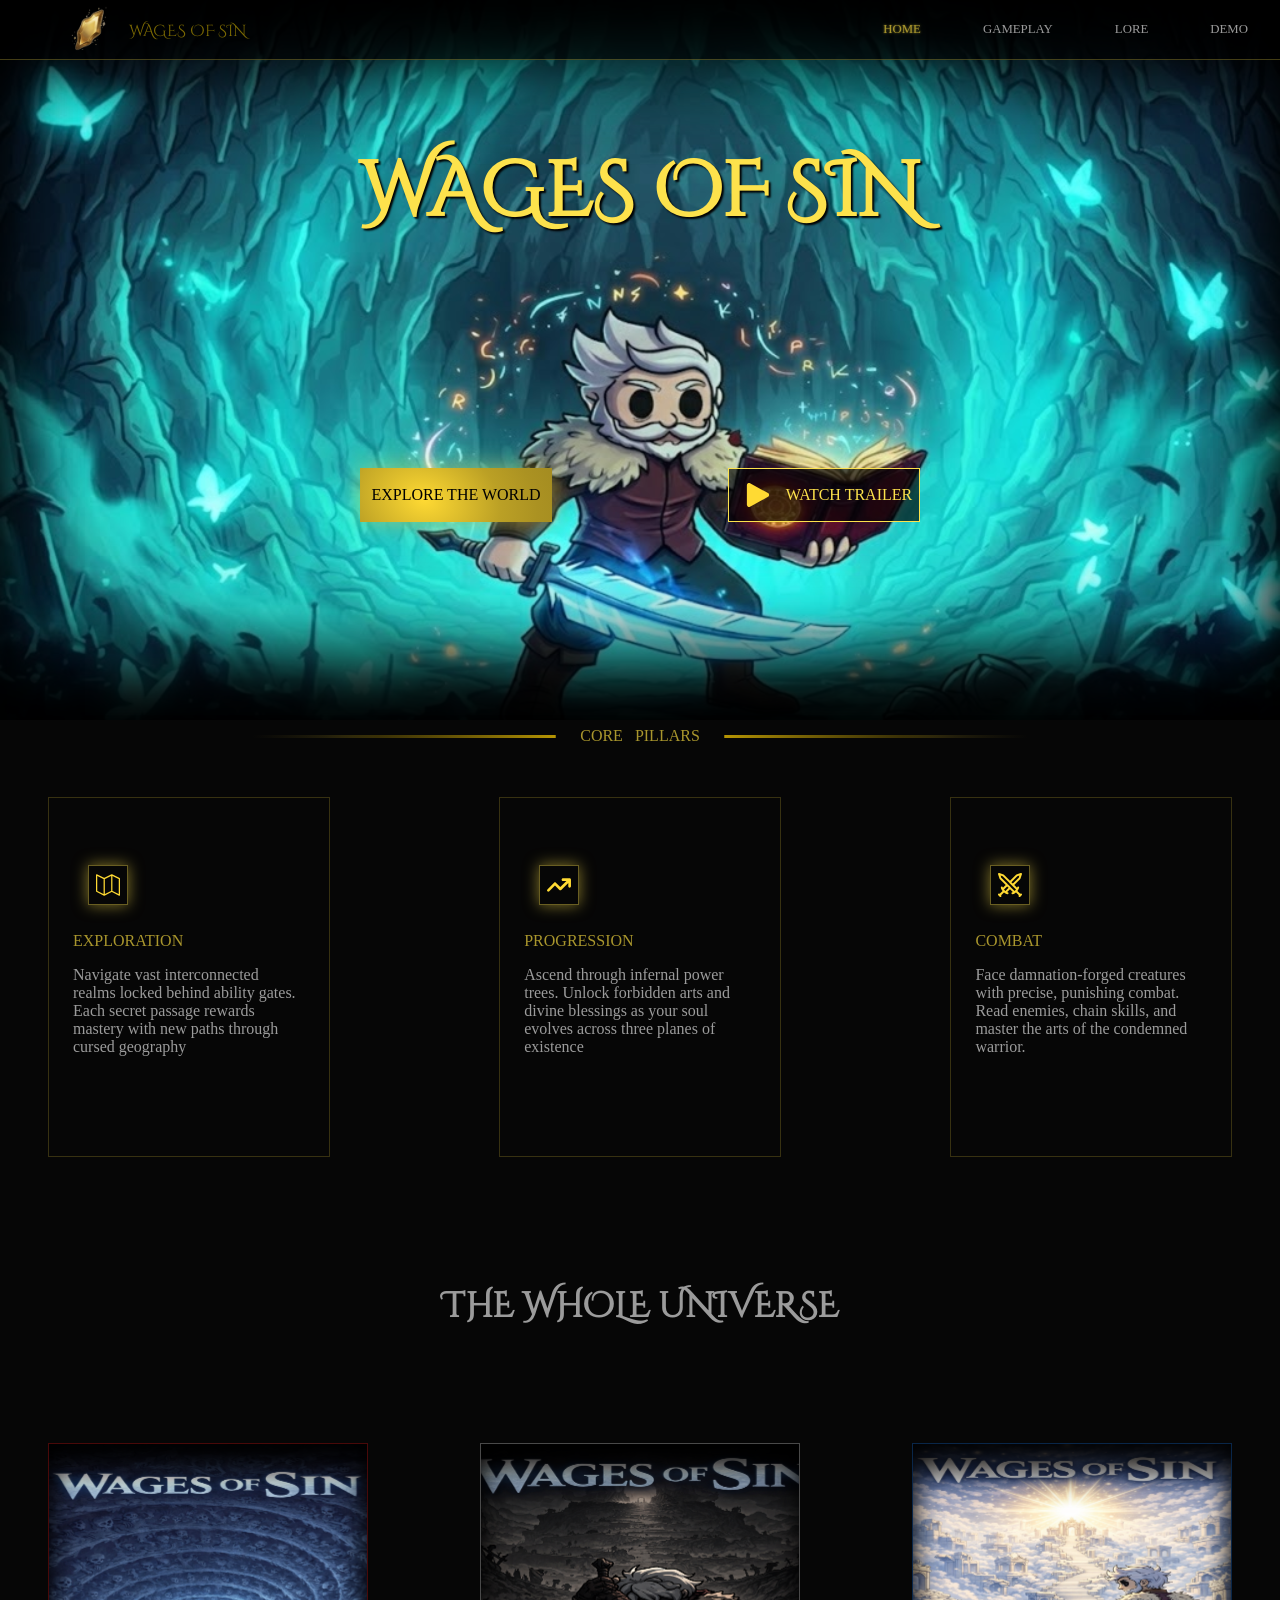
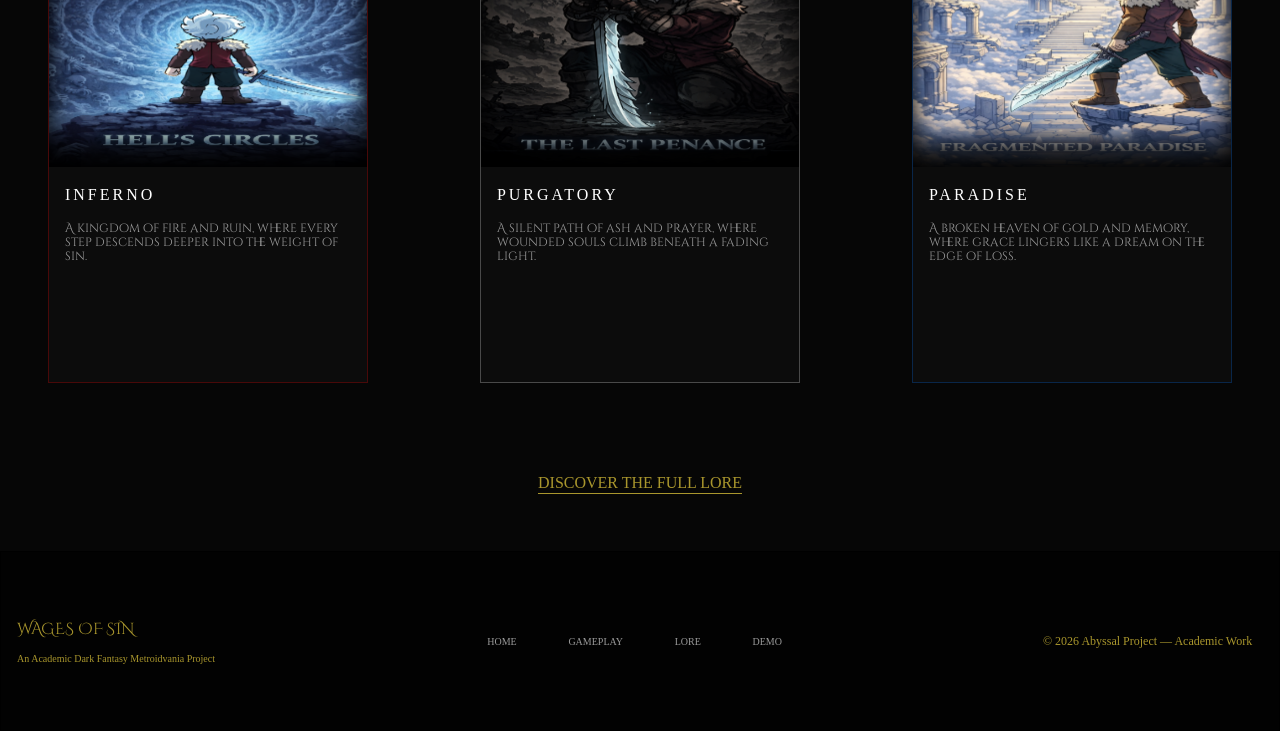
==== index.html @ bb67bcfe "project-structure-adapted adaptei a estrutura do projeto para hospedar no github pages" ====
<!DOCTYPE html>
<html lang="en">
<head>
    <meta charset="UTF-8">
    <meta name="viewport" content="width=device-width, initial-scale=1.0">
    <title>Wages Of Sin</title>

    <link rel="stylesheet" href="CSS/home.css">
</head>

<body>

    <section id="main-section">
        
        <div id="game-image">
            <header id="header">
                <div id="franchise-area">
                    <img id="franchise-logo" alt="logo" src="IMGS/Sin-remnant.svg">
    
                    <p id="franchise-name">WAGES OF SIN</p>
                </div>
    
                <div id="redirect-area">
                    <a id="homepage" class="redirect" href="">HOME</a>
                    <a id="gameplay" class="redirect" href="">GAMEPLAY</a>
                    <a id="lore" class="redirect" href="">LORE</a>
                    <a id="demo" class="redirect" href="">DEMO</a>
                </div>

            </header>


            <section id="intro-section">
    
                <div id="game-title-div">
                    <h1 id="title" class="page-text">WAGES OF SIN</h1>
                </div>
    
                <div id="options-box">
                    <a id="lore-button" class="option">
                        EXPLORE THE WORLD
                    </a>
    
                    <a id="trailer-button" class="option"> <img id="play-image" src="IMGS/play-solid-full.svg" alt="play-img"> WATCH TRAILER</a>
                </div>
    
            </section>

        </div>

        <div class="section-interval">
            <div class="line left-line"></div>
            <p id="pillars">CORE PILLARS</p>
            <div class="line right-line"></div>

        </div>
        <section id="info-section">

            <div id="exploration-div" class = "info-div">
                <div class="top-div">

                    <div class="icon-box">
                        <img id="map-img" class="info-icon" src="IMGS/map-icon.svg" alt="map-icon">
                    </div>
                </div>
                
                <div class="bottom-line">
                    <p class="info-title" >EXPLORATION</p>

                    <p class="info-text">Navigate vast interconnected realms locked behind ability gates. Each secret passage rewards mastery with new paths through cursed geography</p>
                </div>
            </div>

            <div id="progression-div"class = "info-div">
                
                <div class="top-div">
                    <div class="icon-box">
                        <img id="arrow-img" class="info-icon" src="IMGS/arrow-icon.svg" alt="map-icon">
                    </div>
                </div>
                
                <div class="bottom-line">
                    <p class="info-title">PROGRESSION</p>

                    <p class="info-text">Ascend through infernal power trees. Unlock forbidden arts and divine blessings as your soul evolves across three planes of existence</p>

                </div>
               
            </div>

            <div id="combat-div"class = "info-div">
                <div class="top-div">
                    <div class="icon-box">
                        <img id="swords-img" class="info-icon" src="IMGS/sword-icon.svg" alt="map-icon">
                    </div>
                </div>
                <div class="bottom-line">
                    <p class="info-title">COMBAT</p>
    
                    <p class="info-text">Face damnation-forged creatures with precise, punishing combat. Read enemies, chain skills, and master the arts of the condemned warrior.</p>
                </div>

            </div>

        </section>

        <section id="games-section">

            <h2 id="games-apresentation">THE WHOLE UNIVERSE</h2>

            <div id="games-div">

                <div id="first-game-box" class="game-box">

                    <div id="first-game-img" class="games-cover">
                        
                    </div>
                    
                    <div id="first-game-info" class="games-info">
                        <p class="game-info-title" id="first-game-title">INFERNO</p>
                        <p class="game-text" id="first-game-text">A kingdom of fire and ruin, where every step descends deeper into the weight of sin.</p>
                    </div>

                </div>


                <div id="second-game-box" class="game-box">
                    <div id="second-game-img" class="games-cover">
                        
                    </div>                    
                    <div id="second-game-info" class="games-info">
                        <p class="game-info-title" id="second-game-title">PURGATORY</p>
                        <p class="game-text" id="second-game-text">A silent path of ash and prayer, where wounded souls climb beneath a fading light.</p>
                    </div>
                    
                </div>


                <div id="third-game-box" class="game-box">
                
                    <div id="third-game-img" class="games-cover">
                    </div>                       
                    <div id="third-game-info" class="games-info">
                        <p class="game-info-title" id="third-game-title">PARADISE</p>
                        <p class="game-text" id="third-game-text">A broken heaven of gold and memory, where grace lingers like a dream on the edge of loss.</p>
                    </div>
                    
                </div>

            </div>
    
            <a href="" id="lore-page-link">DISCOVER THE FULL LORE </a>
        </section>

        
    </section>

    <footer>
        <div id="disclaimer" class="footer-areas">
            <p class="disclaimer-text">WAGES OF SIN</p>
            <p class="disclaimer-text" id="disclaimer-description">An Academic Dark Fantasy Metroidvania Project</p>
        </div>
        
        <div id="redirect-area2" class="footer-areas">
            <a id="homepage2" class="redirect rdt2" href="">HOME</a>
            <a id="gameplay2" class="redirect rdt2" href="">GAMEPLAY</a>
            <a id="lore2" class="redirect rdt2" href="">LORE</a>
            <a id="demo2" class="redirect rdt2" href="">DEMO</a>
        </div>
        
        <div id="corporation-disclaimer" class="footer-areas">
            <p id="corporation-text" class="golden-text">© 2026 Abyssal Project — Academic Work</p>
        </div>

    </footer>

</body>
</html>
---- CSS/home.css ----
@font-face {
    font-family: "minha fonte";
    src: url("../FONTS/CinzelDecorative-Regular.otf");
}

:root {
    --display-font: "minha fonte";
    --serif-font: "Times New Roman", Times, serif;
    --gold-color: rgb(169, 150, 45);
    --light-gold-color: rgb(253, 226, 76);
    --lighter-gold-color: rgba(253, 226, 76, 0.523);
    --black-acrilic: rgba(0, 0, 0, 0.65);
    --light-black: rgb(6, 6, 6);
    --lighter-black: rgb(12, 12, 12);
    --body-background: rgb(172, 170, 170);
    --hero-background: rgb(30, 28, 28);
    --text-muted: rgb(155, 155, 155);
    --transition-default: 0.4s ease;

    --dark-red: rgb(127, 0, 0);


    --ideal-box-shadow: inset 0 5rem 5rem -0.625rem rgba(0, 0, 0, 1), inset 0 -5rem 5rem -0.625rem rgba(0, 0, 0, 1);
    --light-box-shadow:inset 0 2rem 2rem -0.4rem rgba(0, 0, 0, 1), inset 0 -2rem 2rem -0.4rem rgba(0, 0, 0, 1);
    --lighter-box-shadow: inset 0 1rem 1rem -0.4rem rgba(0, 0, 0, 1), inset 0 -1rem 1rem -0.4rem rgba(0, 0, 0, 1);
}

* {
    box-sizing: border-box;
}

html,
body {
    width: 100%;
    min-height: 100%;
    margin: 0;
    padding: 0;
    background-color: var(--body-background);
    background-color: var(--light-black)
}

#main-section {
    display: flex;
    flex-direction: column;
    align-items: center;
    width: 100%;
    min-height: 80vh;
    font-family: var(--display-font);
}

#header,
#franchise-area,
#redirect-area,
#options-box,
#lore-button,
#trailer-button,
.top-div,
.icon-box {
    display: flex;
    align-items: center;
}

#header,
#franchise-area,
#redirect-area,
#options-box,
#lore-button,
#trailer-button {
    flex-direction: row;
}

#game-image {
    display: flex;
    flex-direction: column;
    align-items: center;
    width: 100%;
    min-height: 80vh;
    max-height: 600px;
    background: var(--hero-background) url("../IMGS/game-image1 1.svg") center / cover no-repeat;
    box-shadow: var(--ideal-box-shadow);

}

#header {
    position: fixed;
    z-index: 100;
    justify-content: space-between;
    width: 100%;
    min-height: 3.75rem;
    padding: 0 2rem;
    background-color: var(--black-acrilic);
    border-bottom: 0.0625rem solid rgba(253, 226, 76, 0.261);
}

#franchise-area {
    justify-content: center;
    gap: 1rem;
    width: min(20%, 15.625rem);
    min-width: 11.25rem;
    height: 100%;
}

#franchise-logo {
    width: clamp(2.5rem, 4vw, 4.375rem);
    height: auto;
}

#franchise-name {
    color: rgb(125, 107, 3);
    font-size: clamp(1rem, 1vw, 2rem);
    font-weight: lighter;
}

#redirect-area {
    justify-content: space-between;
    gap: 1.5rem;
    width: min(30%, 25rem);
    min-width: 15.625rem;
    height: 100%;
    font-family: var(--serif-font);
    text-align: center;
}

.redirect {
    color: var(--text-muted);
    font-size: clamp(0.8rem, 1vw, 0.95rem);
    font-weight: lighter;
    text-decoration: none;
    text-underline-offset: 0.25rem;
    transition: color var(--transition-default), transform var(--transition-default);
}

#homepage {
    color: var(--gold-color);
    text-shadow: rgba(from var(--light-gold-color) r g b / 60%) 0rem 0rem 0.15rem;
}

.redirect:hover {
    color: var(--gold-color);
    transform: scale(1.1);
    cursor: pointer;
}

#intro-section {
    display: flex;
    flex-direction: column;
    align-items: center;
    width: 100%;
    height: clamp(15rem, 50vh, 50rem);
    text-align: center;
    margin-top: clamp(2rem, 8vh, 8rem);
}

#game-title-div {
    display: flex;
    flex-direction: row;
    align-items: center;
    justify-content: center;
    width: 100%;
    min-height: 10rem;
    margin-top: 0;
    text-align: center;
}

#title {
    color: var(--light-gold-color);
    font-family: var(--display-font);
    font-size: clamp(2.5rem, 6vw, 6.8rem);
    font-weight: bold;
    text-shadow: 0.125rem 0.125rem 0.125rem rgb(0, 0, 0);
}

#options-box {
    display: flex;
    flex-direction: row;
    justify-content: space-between;
    align-items: flex-end;
    width: 35rem;
    min-height: 15vh;
    margin-top: 10vh;
}

.option {
    width: clamp(10rem, 15vw, 14rem);
    height: clamp(3rem, 6vh, 4rem);
    border: 0 solid transparent;
    background-color: var(--black-acrilic);
    margin-bottom: 0%;
}

#lore-button,
#trailer-button {
    justify-content: center;
    font-family: var(--serif-font);
    font-size: 1rem;
    margin-bottom: 0%;
    transition: transform var(--transition-default);
}

#lore-button {
    text-align: center;
    background: url("../IMGS/golden-background.svg") center / cover no-repeat;
    box-shadow: 0 0 1.5625rem var(--lighter-gold-color);
}

#trailer-button {
    margin-bottom: 0%;
    color: var(--light-gold-color);
    background-color: var(--black-acrilic);
    border: 0.0625rem solid var(--light-gold-color);
}

#trailer-button:hover,
#lore-button:hover {
    transform: scale(1.1);
    cursor: pointer;
}

#play-image {
    width: 1.5rem;
    height: 1.5rem;
    margin-left: 0.625rem;
    margin-right: 1rem;
}

.section-interval {
    display: flex;
    flex-direction: row;
    align-items: center;
    justify-content: center;
    width: 100%;
    height: 2rem;
    background-color: var(--light-black);
}

.line {
    width: clamp(10rem, 25vw, 20rem);
    height: 0.25rem;
    background-position: center;
    background-repeat: no-repeat;
    background-size: contain;
}

.left-line {
    background-image: url("../IMGS/left-line.svg");
}

.right-line {
    background-image: url("../IMGS/right-line.svg");
}

#pillars {
    margin: 0 1rem;
    color: var(--gold-color);
    font-family: var(--serif-font);
    word-spacing: 0.5rem;
}

#info-section {
    display: flex;
    flex-direction: row;
    align-items: center;
    justify-content: space-between;
    width: clamp(78rem, 80vw, 100%);
    height: clamp(17rem, 80vh, 100%);
    min-height: 50vh;
    background-color: var(--light-black);
}

.info-div {
    display: flex;
    flex-direction: column;
    width: clamp(17rem, 22vw, 30rem);
    height: clamp(15rem, 40vh, 30rem);
    min-height: 15rem;
    padding: 1.5rem;
    background-color: var(--light-black);
    border: 0.5px solid rgb(from var(--gold-color) r g b / 30%);
    overflow-wrap: break-word;
    transition: transform var(--transition-default);
}

.info-div:hover {
    transform: scale(1.01);
}

#exploration-div {
    margin-left: 2rem;
}

#combat-div {
    margin-right: 2rem;
}

.top-div {
    justify-content: center;
    width: 30%;
    height: 20%;
    margin-top: 2rem;
}

.icon-box {
    justify-content: center;
    width: 2.5rem;
    height: 2.5rem;
    border: 0.09375rem solid rgb(from var(--light-gold-color) r g b / 40%);
    box-shadow: 0 0 0.9375rem var(--lighter-gold-color);
}

.info-icon {
    width: 1.5rem;
    height: 1.5rem;
}

.info-title,
.info-text {
    font-family: var(--serif-font);
}

.info-title {
    color: var(--gold-color);
    font-weight: lighter;
}

.info-text {
    color: var(--text-muted);
    font-size: 1rem;
}

#games-section{
    display: flex;
    flex-direction: column;
    align-items: center;
    width: clamp(78rem, 80vw, 100%);
    min-height: 25rem;
}

#games-apresentation{
    margin-top: 5rem;
    font-size: 35px;
    font-weight: bold;
    text-align: center;
    color: var(--text-muted);
}

#games-div{
    display: flex;
    width: 100%;
    min-height: 25rem;
    flex-direction: row;
    align-items: center;
    justify-content: space-between;
}

.game-box{
    margin-top: clamp(4rem, 10vh, 10rem);
    display: flex;
    flex-direction: column;
    justify-content: flex-start;
    align-items: center;
    width: clamp(15rem, 25vw, 30rem);
    height: clamp(26rem, 60vh, 40rem);
    border: 1px solid;
    overflow-wrap: break-word;
    border: 0.5px solid;
    background-color: var(--lighter-black);
}

.game-box:hover{
    transform:scale(1.05);
    transition: ease 0.5s;
}

.game-box:hover .games-cover{
    transition: ease 0.5s;
    box-shadow: var(--lighter-box-shadow);
}


#first-game-box{
    margin-left: 2rem;
    border-color: rgba(255, 0, 0, 0.25);
}

#first-game-box:hover{
    transition: ease 0.7s;
    border-color: rgba(255, 0, 0, 0.1);
    box-shadow: 0 0 0.5rem rgba(255, 0, 0, 0.5);
}

#second-game-box{
    border-color: rgba(255, 255, 255, 0.25);
}

#second-game-box:hover{
    transition: ease 0.7s;
    border-color: rgba(255, 255, 255, 0.5);
    box-shadow: 0 0 0.5rem rgba(255, 255, 255, 0.5);
}

#third-game-box{
    margin-right: 2rem;
    border-color: rgba(0, 115, 255, 0.25);
}

#third-game-box:hover{
    transition: ease 0.7s;
    border-color: rgba(0, 115, 255, 0.5);
    box-shadow: 0 0 0.5rem rgba(0, 115, 255, 0.5);
}

.games-cover{
    width: 100%;
    height: 60%;
    background-size: cover;
    background-position: center;
    background-repeat: no-repeat;
    box-shadow: var(--light-box-shadow);
}


#first-game-img{
    background-image: url(../IMGS/game-cover1.svg);
}

#second-game-img{
    background-image: url(../IMGS/game-cover2.svg)
}

#third-game-img{
    background-image: url(../IMGS/game-cover3.svg);
}

.games-info{
    width: 90%;
    margin: 0.2rem;
}

.game-info-title{
    font-family:'Times New Roman', Times, serif;
    font-size: 1rem;
    color: white;
    letter-spacing: 3px;
}

.game-text{
    font-size: 12px;
    color: var(--text-muted);
}

#lore-page-link{
    margin-top: 5rem;
    display: flex;
    align-items: center;
    color: var(--gold-color);
    height: 2.5rem;
    font-family: 'Times New Roman', Times, serif;
    text-underline-offset: 0.3rem;
}

#lore-page-link:hover{
    transform: scale(1.02);
    color: var(--light-gold-color);
    transition: ease 0.5s;
}

footer{
    display: flex;
    flex-direction: row;
    width: 100%;
    height: clamp(8rem, 20vh, 20rem);
    background-color: var(--black-acrilic);
    border: 1px solid;
    border-color: rgba(from var(--gold-color), r g b/50%);
    margin-top: 3rem;
}

.footer-areas{
    width: clamp(15rem, 33vw, 45rem);
    height: 100%;
    justify-content: center;
}

#disclaimer{
    display: flex;
    flex-direction: column;
    overflow-wrap: break-word;
}

.disclaimer-text{
    margin: 0%;
    margin-left: 1rem;
    color: var(--gold-color);
    font-family: "minha fonte";
}

#disclaimer-description{
    margin-top: 1rem;
    font-size: 10px;
    font-family: 'Times New Roman', Times, serif;

}
#redirect-area2{
    display: flex;
    flex-direction: row;
    justify-content: space-between;
    padding-right: 5%;
    padding-left: 5%;
    text-align: center;
    align-items: center;
}

.rdt2{
    font-size: 10px;
}

#corporation-disclaimer{
    display: flex;
    align-items: center;
    justify-content: right;
    margin-right: 0%;
}

#corporation-text{
    margin-right: 1rem;
    color: var(--gold-color);
    font-size: 12px;
    font-family: 'Times New Roman', Times, serif;
}
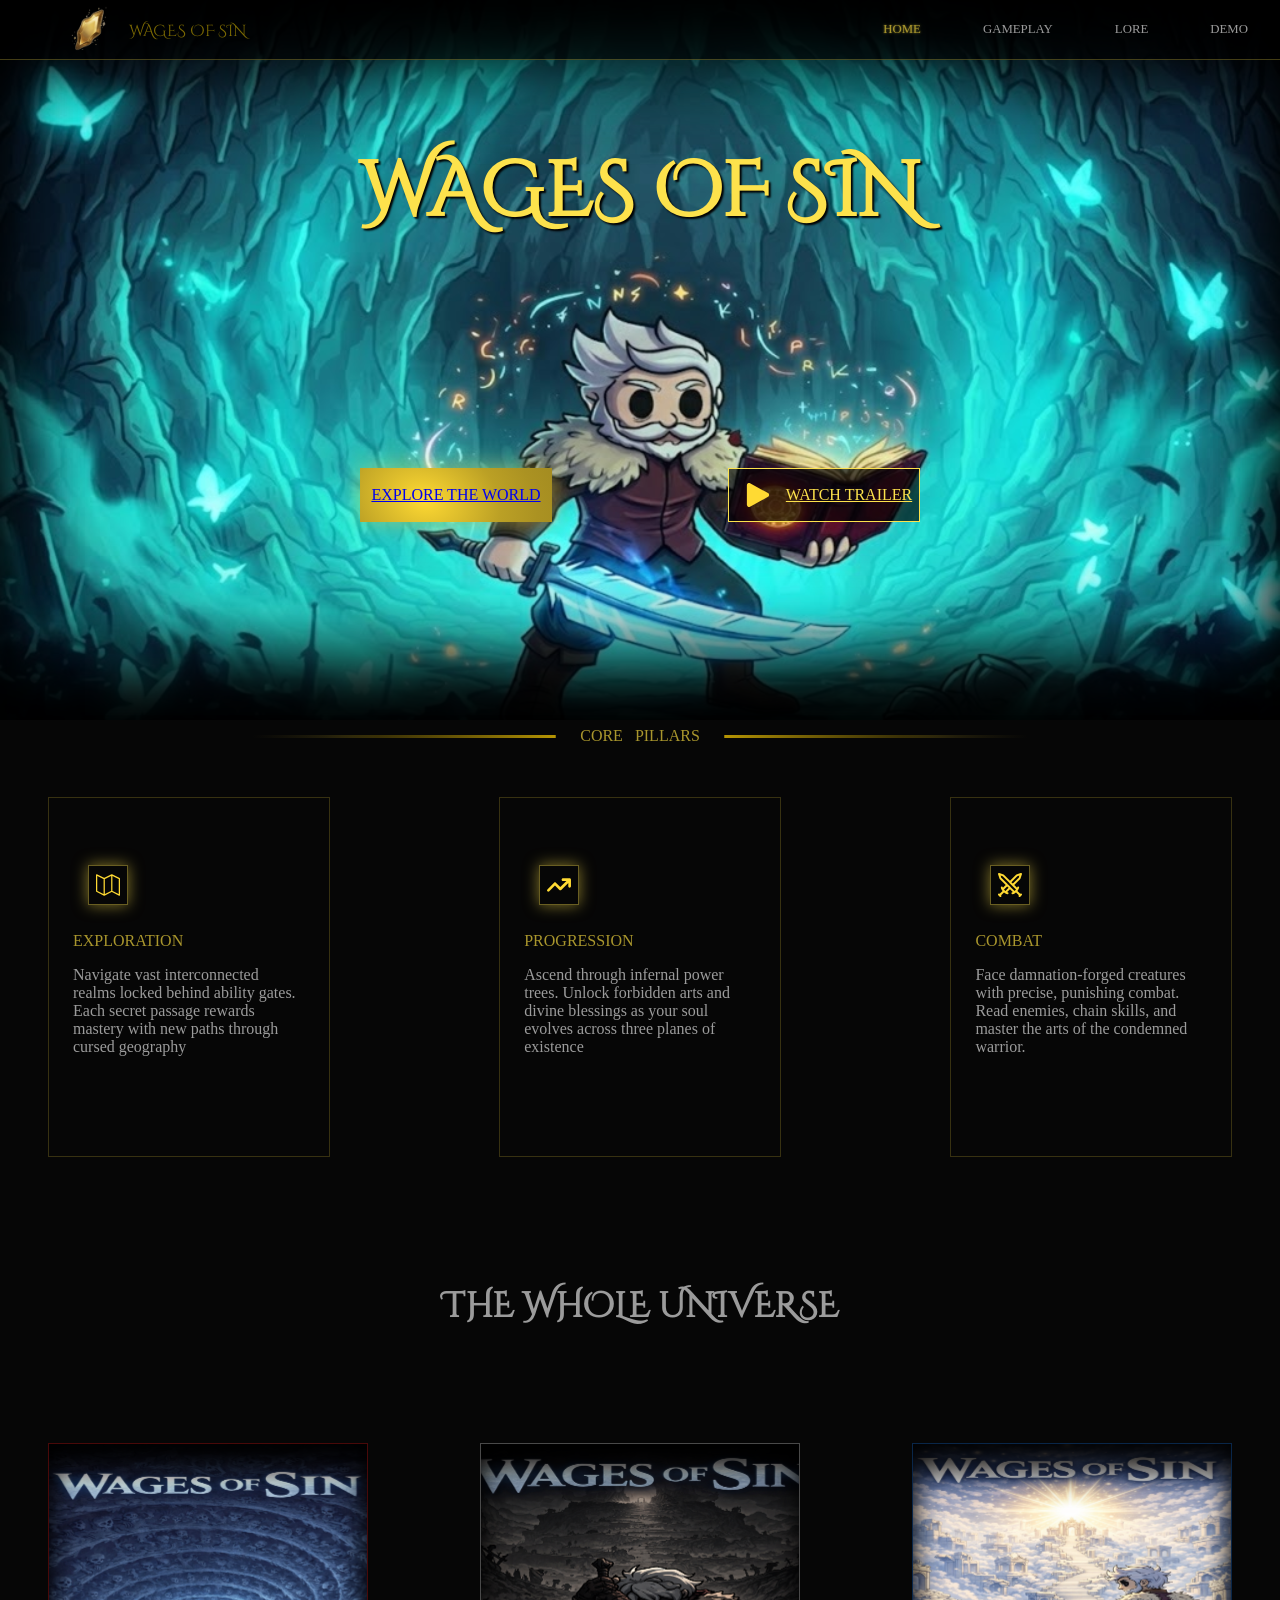
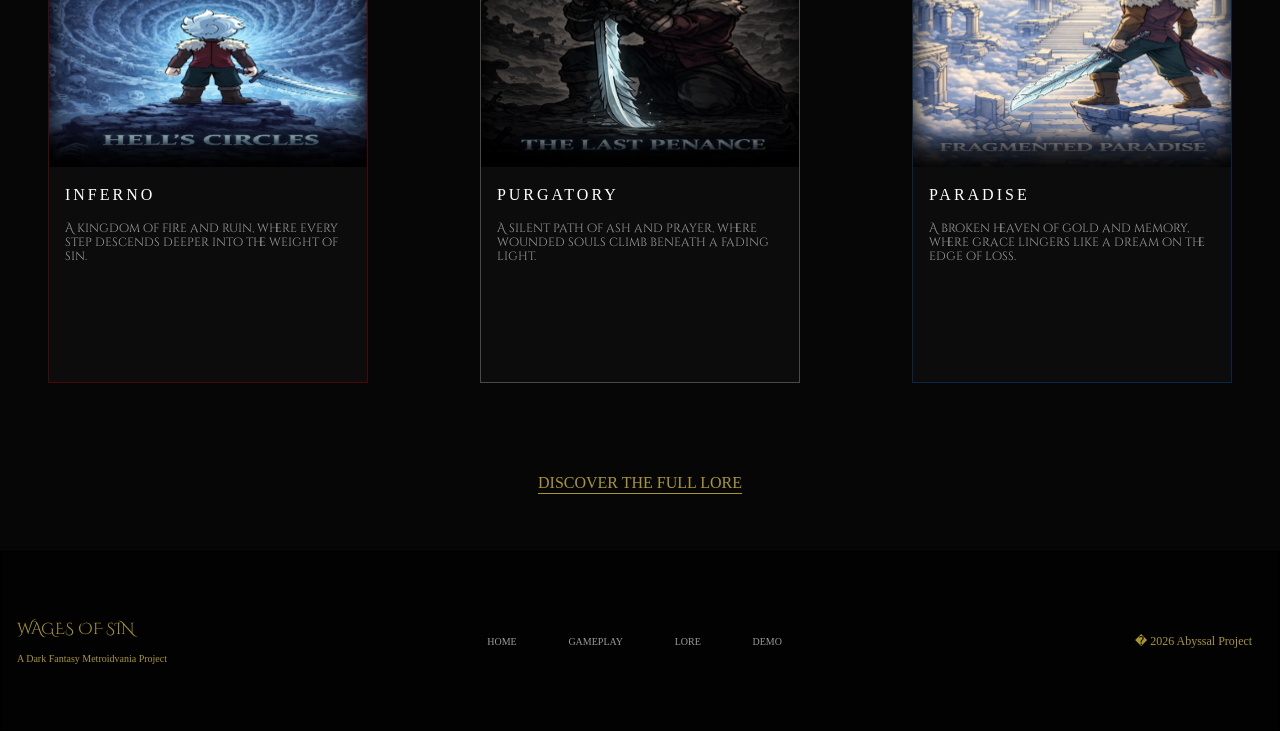
==== commit 483bed95: "correct redirectis" ====
--- a/index.html
+++ b/index.html
@@ -21,10 +21,10 @@
                 </div>
     
                 <div id="redirect-area">
-                    <a id="homepage" class="redirect" href="">HOME</a>
-                    <a id="gameplay" class="redirect" href="">GAMEPLAY</a>
-                    <a id="lore" class="redirect" href="">LORE</a>
-                    <a id="demo" class="redirect" href="">DEMO</a>
+                    <a id="homepage" class="redirect" href="index.html">HOME</a>
+                    <a id="gameplay" class="redirect" href="gameplay.html">GAMEPLAY</a>
+                    <a id="lore" class="redirect" href="lore.html">LORE</a>
+                    <a id="demo" class="redirect" href="demo.html">DEMO</a>
                 </div>
 
             </header>
@@ -37,11 +37,11 @@
                 </div>
     
                 <div id="options-box">
-                    <a id="lore-button" class="option">
+                    <a id="lore-button" class="option" href="lore.html">
                         EXPLORE THE WORLD
                     </a>
     
-                    <a id="trailer-button" class="option"> <img id="play-image" src="IMGS/play-solid-full.svg" alt="play-img"> WATCH TRAILER</a>
+                    <a id="trailer-button" class="option" href="gameplay.html"> <img id="play-image" src="IMGS/play-solid-full.svg" alt="play-img"> WATCH TRAILER</a>
                 </div>
     
             </section>
@@ -56,7 +56,7 @@
         </div>
         <section id="info-section">
 
-            <div id="exploration-div" class = "info-div">
+            <div id="exploration-div" class="info-div">
                 <div class="top-div">
 
                     <div class="icon-box">
@@ -65,13 +65,13 @@
                 </div>
                 
                 <div class="bottom-line">
-                    <p class="info-title" >EXPLORATION</p>
+                    <p class="info-title">EXPLORATION</p>
 
                     <p class="info-text">Navigate vast interconnected realms locked behind ability gates. Each secret passage rewards mastery with new paths through cursed geography</p>
                 </div>
             </div>
 
-            <div id="progression-div"class = "info-div">
+            <div id="progression-div" class="info-div">
                 
                 <div class="top-div">
                     <div class="icon-box">
@@ -88,7 +88,7 @@
                
             </div>
 
-            <div id="combat-div"class = "info-div">
+            <div id="combat-div" class="info-div">
                 <div class="top-div">
                     <div class="icon-box">
                         <img id="swords-img" class="info-icon" src="IMGS/sword-icon.svg" alt="map-icon">
@@ -149,7 +149,7 @@
 
             </div>
     
-            <a href="" id="lore-page-link">DISCOVER THE FULL LORE </a>
+            <a href="lore.html" id="lore-page-link">DISCOVER THE FULL LORE </a>
         </section>
 
         
@@ -158,23 +158,21 @@
     <footer>
         <div id="disclaimer" class="footer-areas">
             <p class="disclaimer-text">WAGES OF SIN</p>
-            <p class="disclaimer-text" id="disclaimer-description">An Academic Dark Fantasy Metroidvania Project</p>
+            <p class="disclaimer-text" id="disclaimer-description">A Dark Fantasy Metroidvania Project</p>
         </div>
         
         <div id="redirect-area2" class="footer-areas">
-            <a id="homepage2" class="redirect rdt2" href="">HOME</a>
-            <a id="gameplay2" class="redirect rdt2" href="">GAMEPLAY</a>
-            <a id="lore2" class="redirect rdt2" href="">LORE</a>
-            <a id="demo2" class="redirect rdt2" href="">DEMO</a>
+            <a id="homepage2" class="redirect rdt2" href="index.html">HOME</a>
+            <a id="gameplay2" class="redirect rdt2" href="gameplay.html">GAMEPLAY</a>
+            <a id="lore2" class="redirect rdt2" href="lore.html">LORE</a>
+            <a id="demo2" class="redirect rdt2" href="demo.html">DEMO</a>
         </div>
         
         <div id="corporation-disclaimer" class="footer-areas">
-            <p id="corporation-text" class="golden-text">© 2026 Abyssal Project — Academic Work</p>
+            <p id="corporation-text" class="golden-text">� 2026 Abyssal Project</p>
         </div>
 
     </footer>
 
 </body>
 </html>
-
-
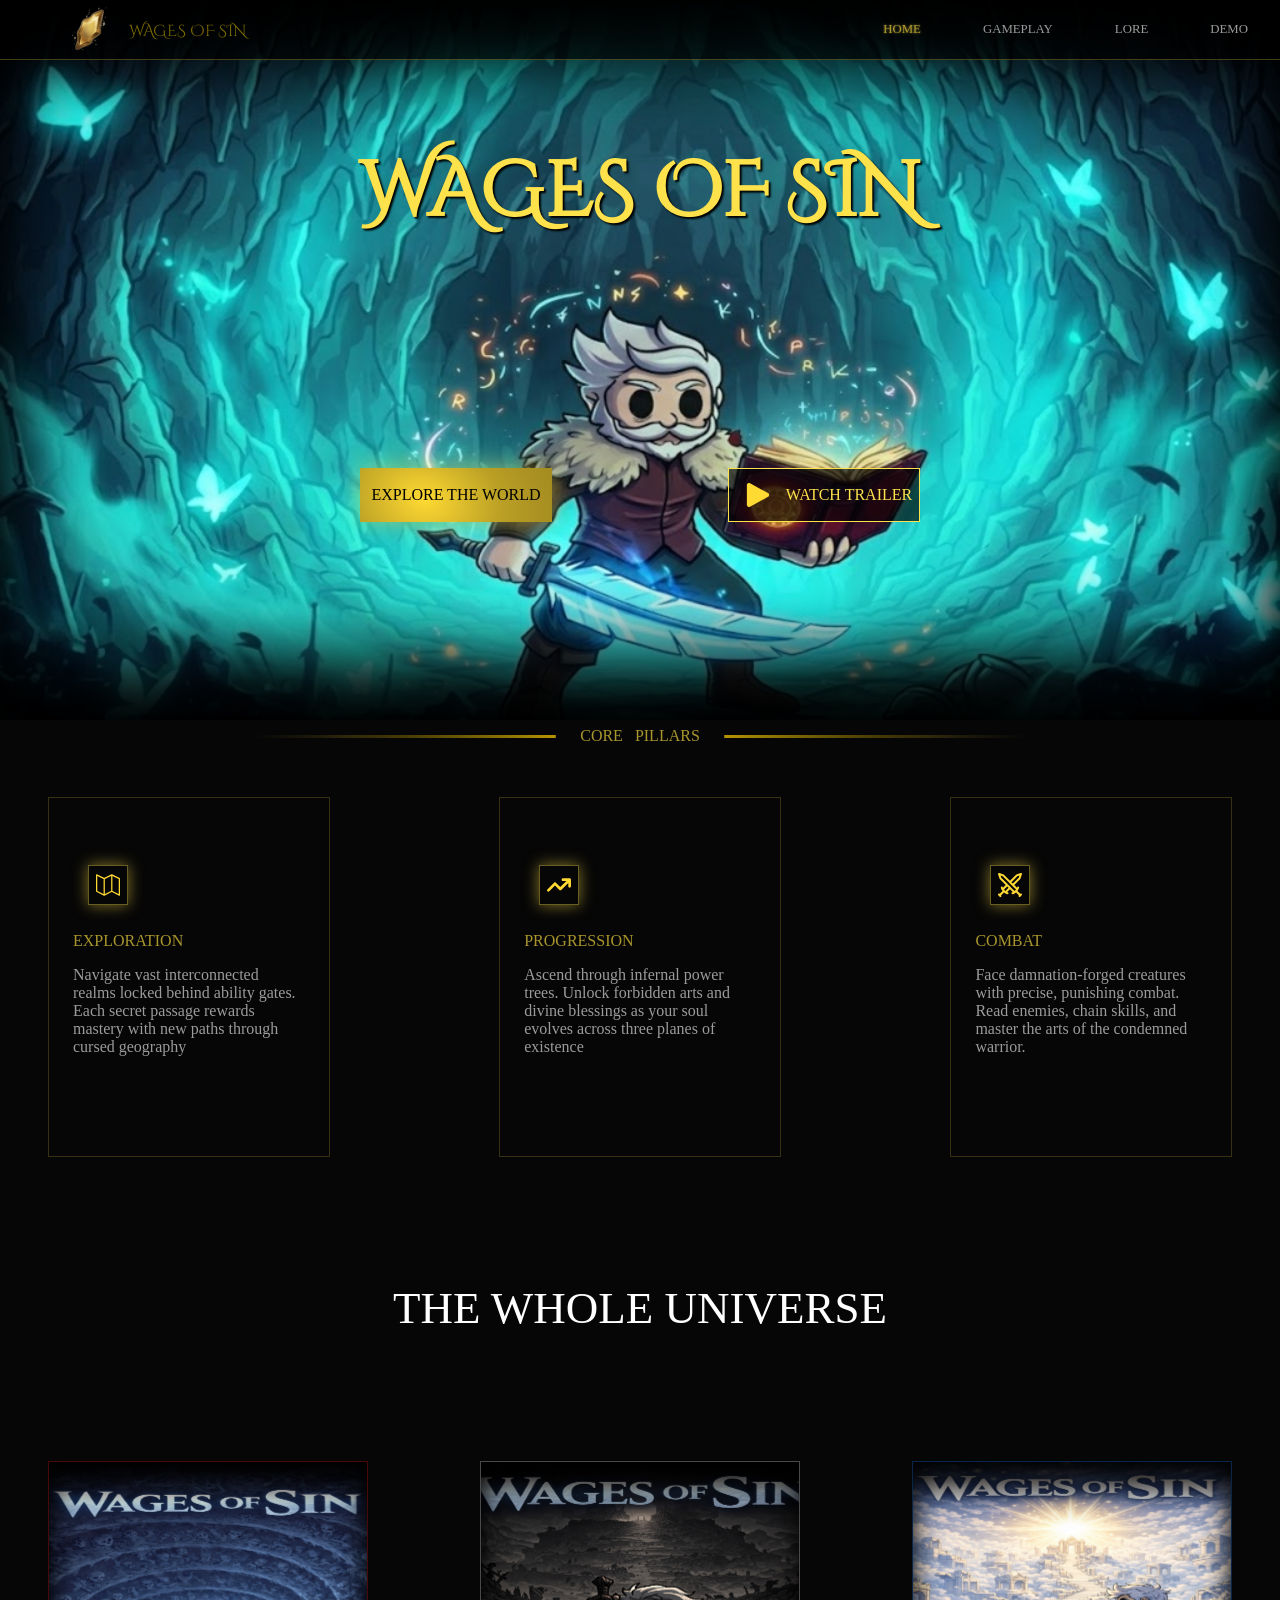
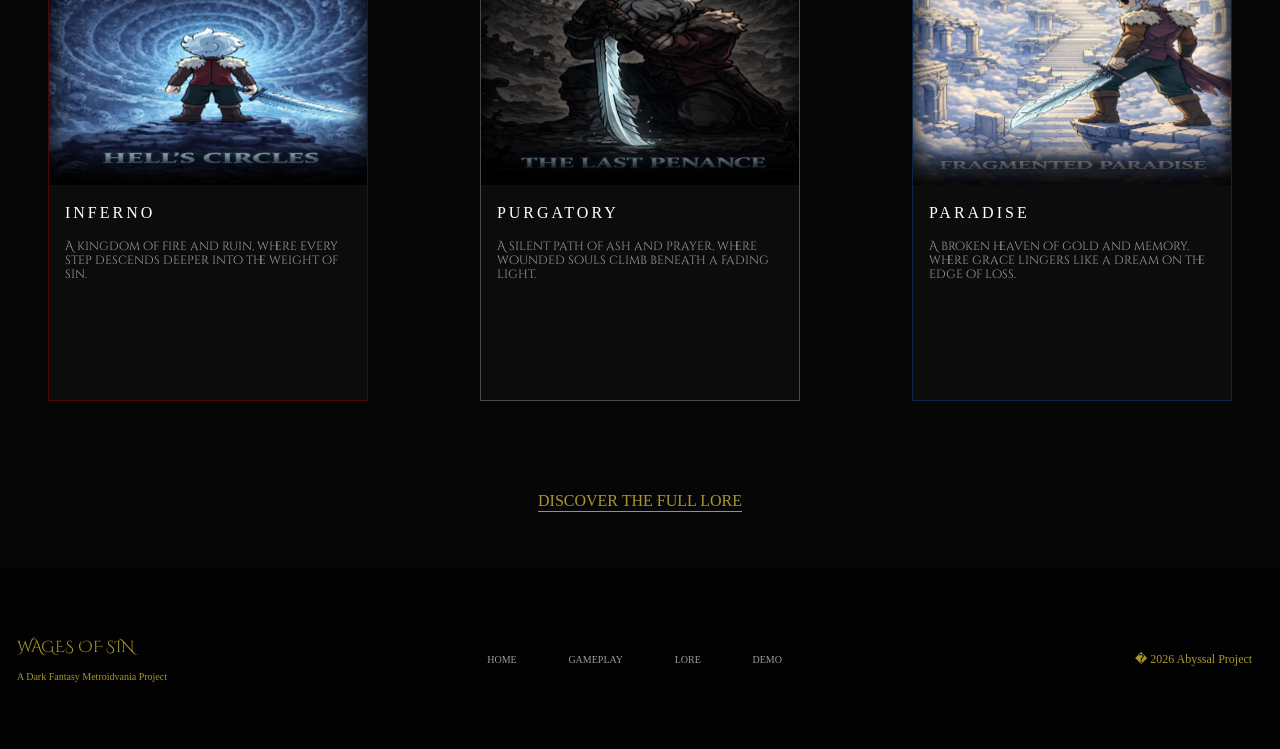
==== commit 7b1d3fe8: "In development update added a window with a "in development" advice for not finished pages." ====
--- a/index.html
+++ b/index.html
@@ -23,8 +23,8 @@
                 <div id="redirect-area">
                     <a id="homepage" class="redirect" href="index.html">HOME</a>
                     <a id="gameplay" class="redirect" href="gameplay.html">GAMEPLAY</a>
-                    <a id="lore" class="redirect" href="lore.html">LORE</a>
-                    <a id="demo" class="redirect" href="demo.html">DEMO</a>
+                    <a id="lore" class="redirect" href="development.html">LORE</a>
+                    <a id="demo" class="redirect" href="development.html">DEMO</a>
                 </div>
 
             </header>
@@ -37,7 +37,7 @@
                 </div>
     
                 <div id="options-box">
-                    <a id="lore-button" class="option" href="lore.html">
+                    <a id="lore-button" class="option" href="development.html">
                         EXPLORE THE WORLD
                     </a>
     
@@ -149,7 +149,7 @@
 
             </div>
     
-            <a href="lore.html" id="lore-page-link">DISCOVER THE FULL LORE </a>
+            <a href="development.html" id="lore-page-link">DISCOVER THE FULL LORE </a>
         </section>
 
         
@@ -164,8 +164,8 @@
         <div id="redirect-area2" class="footer-areas">
             <a id="homepage2" class="redirect rdt2" href="index.html">HOME</a>
             <a id="gameplay2" class="redirect rdt2" href="gameplay.html">GAMEPLAY</a>
-            <a id="lore2" class="redirect rdt2" href="lore.html">LORE</a>
-            <a id="demo2" class="redirect rdt2" href="demo.html">DEMO</a>
+            <a id="lore2" class="redirect rdt2" href="development.html">LORE</a>
+            <a id="demo2" class="redirect rdt2" href="development.html">DEMO</a>
         </div>
         
         <div id="corporation-disclaimer" class="footer-areas">
@@ -176,3 +176,5 @@
 
 </body>
 </html>
+
+
--- a/CSS/home.css
+++ b/CSS/home.css
@@ -186,6 +186,7 @@
     border: 0 solid transparent;
     background-color: var(--black-acrilic);
     margin-bottom: 0%;
+    text-decoration: none;
 }
 
 #lore-button,
@@ -198,6 +199,7 @@
 }
 
 #lore-button {
+    color: black;
     text-align: center;
     background: url("../IMGS/golden-background.svg") center / cover no-repeat;
     box-shadow: 0 0 1.5625rem var(--lighter-gold-color);
@@ -336,11 +338,12 @@
 }
 
 #games-apresentation{
+    font-family: 'Times New Roman', Times, serif;
+    font-weight: lighter;
     margin-top: 5rem;
-    font-size: 35px;
-    font-weight: bold;
+    font-size: 45px;
     text-align: center;
-    color: var(--text-muted);
+    color: white;
 }
 
 #games-div{
@@ -364,15 +367,18 @@
     overflow-wrap: break-word;
     border: 0.5px solid;
     background-color: var(--lighter-black);
+    transition: transform 0.5s ease, box-shadow 0.7s ease, border-color 0.7s ease;
 }
 
 .game-box:hover{
     transform:scale(1.05);
-    transition: ease 0.5s;
+}
+
+.games-cover{
+    transition: box-shadow 0.5s ease;
 }
 
 .game-box:hover .games-cover{
-    transition: ease 0.5s;
     box-shadow: var(--lighter-box-shadow);
 }
 
@@ -383,7 +389,6 @@
 }
 
 #first-game-box:hover{
-    transition: ease 0.7s;
     border-color: rgba(255, 0, 0, 0.1);
     box-shadow: 0 0 0.5rem rgba(255, 0, 0, 0.5);
 }
@@ -393,7 +398,6 @@
 }
 
 #second-game-box:hover{
-    transition: ease 0.7s;
     border-color: rgba(255, 255, 255, 0.5);
     box-shadow: 0 0 0.5rem rgba(255, 255, 255, 0.5);
 }
@@ -404,7 +408,6 @@
 }
 
 #third-game-box:hover{
-    transition: ease 0.7s;
     border-color: rgba(0, 115, 255, 0.5);
     box-shadow: 0 0 0.5rem rgba(0, 115, 255, 0.5);
 }
@@ -456,12 +459,12 @@
     height: 2.5rem;
     font-family: 'Times New Roman', Times, serif;
     text-underline-offset: 0.3rem;
+    transition: transform 0.5s ease, color 0.5s ease;
 }
 
 #lore-page-link:hover{
     transform: scale(1.02);
     color: var(--light-gold-color);
-    transition: ease 0.5s;
 }
 
 footer{
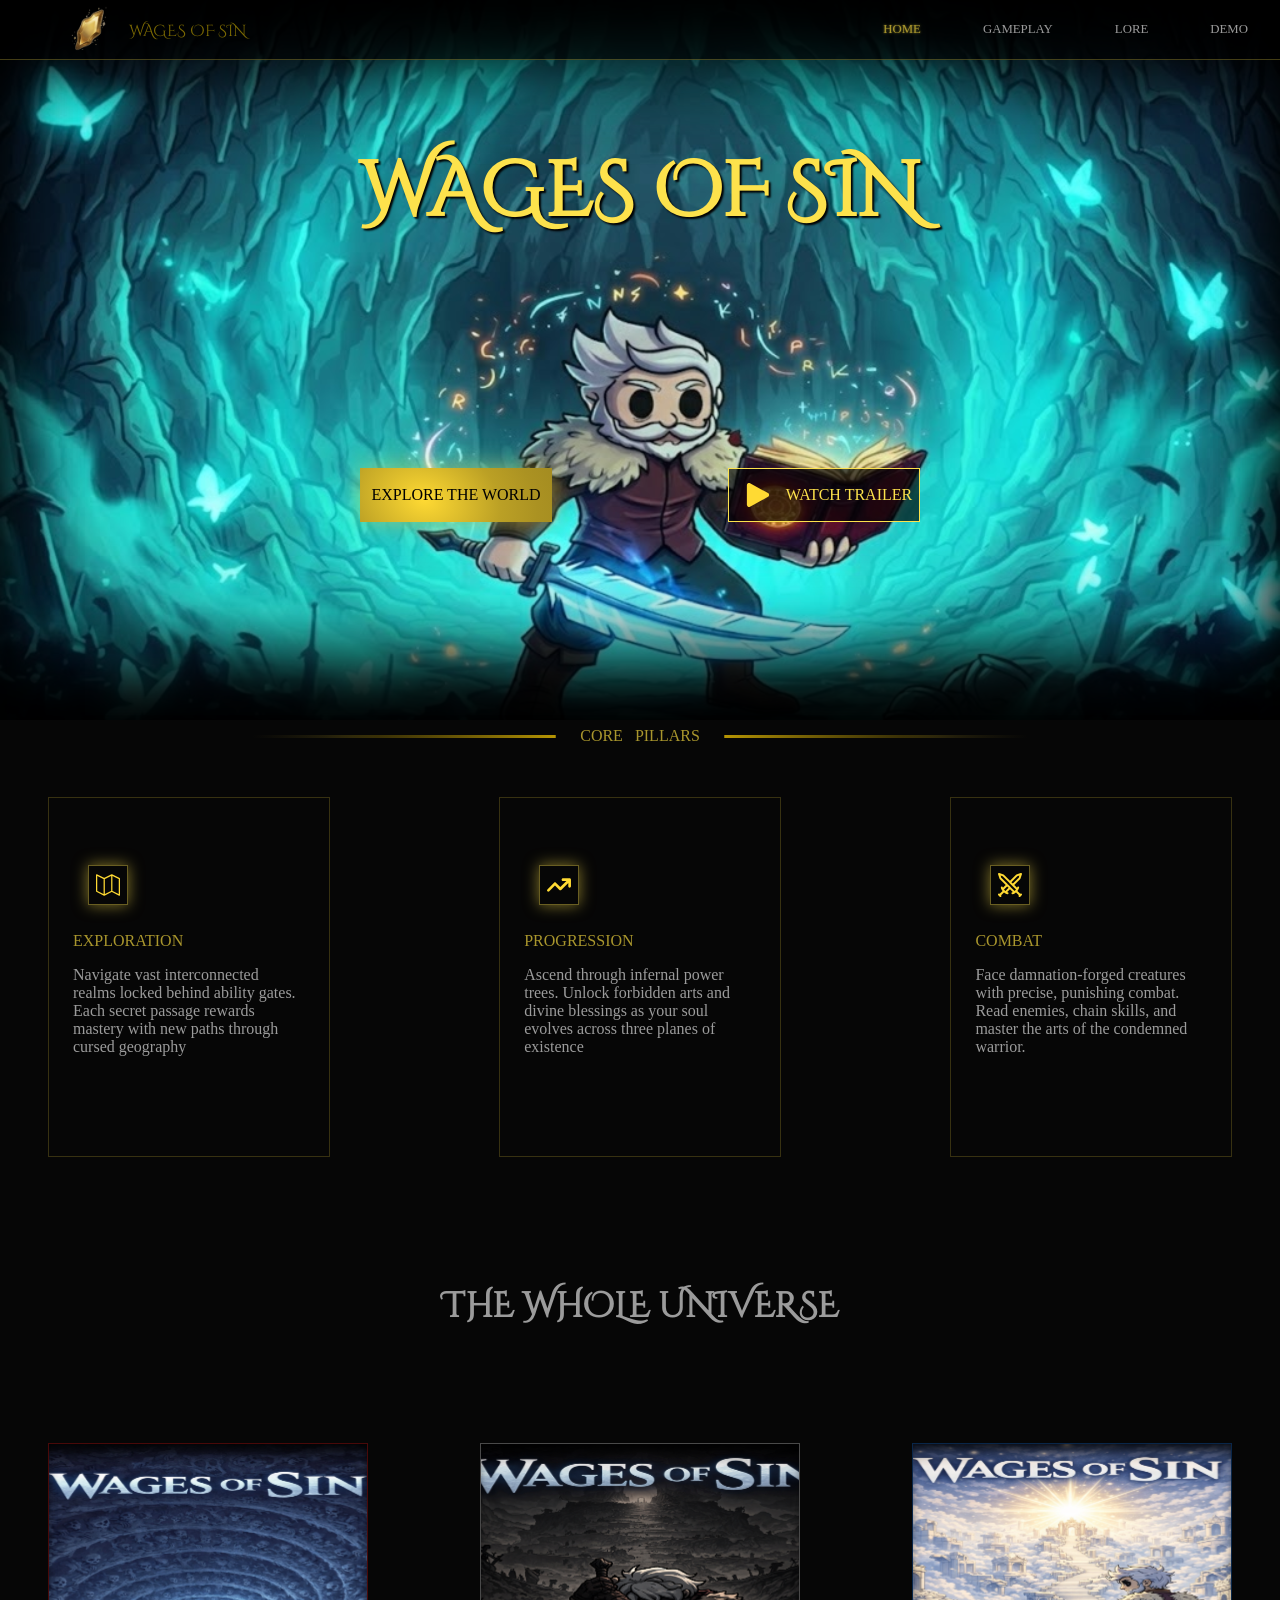
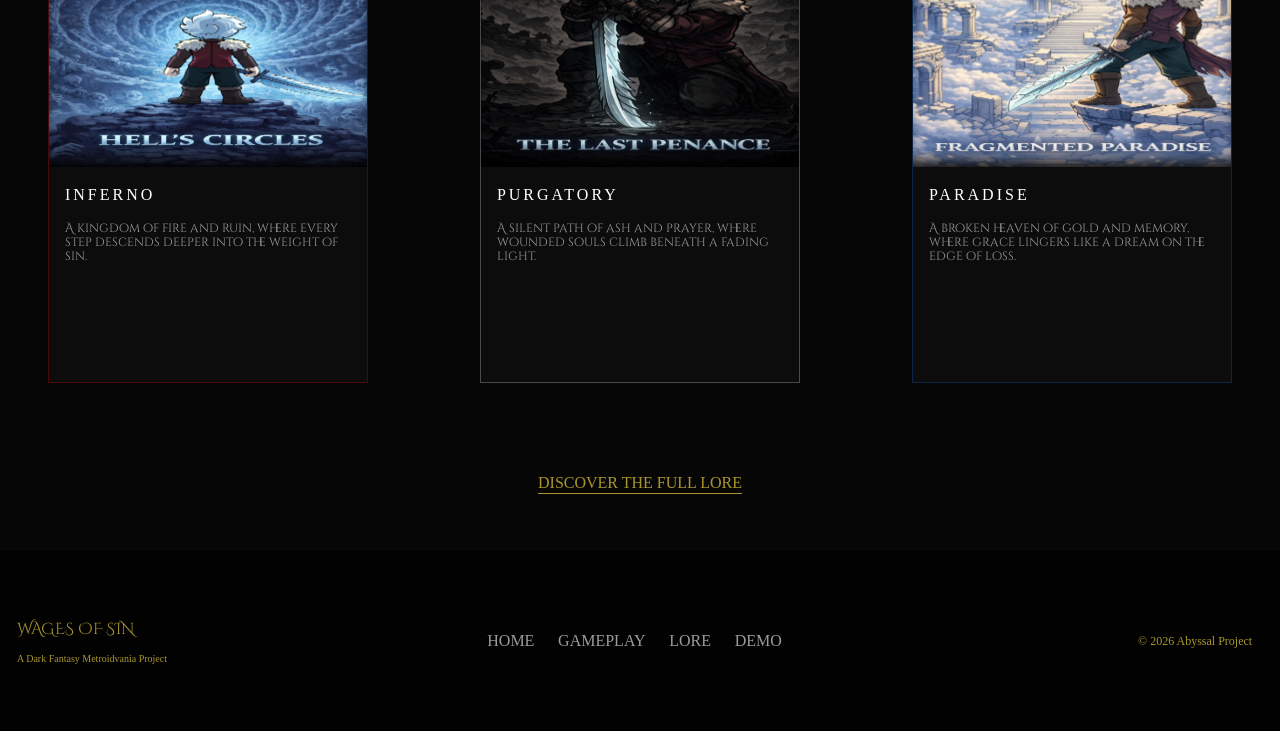
==== commit 5ad84105: "final lore update" ====
--- a/index.html
+++ b/index.html
@@ -23,7 +23,7 @@
                 <div id="redirect-area">
                     <a id="homepage" class="redirect" href="index.html">HOME</a>
                     <a id="gameplay" class="redirect" href="gameplay.html">GAMEPLAY</a>
-                    <a id="lore" class="redirect" href="development.html">LORE</a>
+                    <a id="lore" class="redirect" href="lore.html">LORE</a>
                     <a id="demo" class="redirect" href="development.html">DEMO</a>
                 </div>
 
@@ -37,7 +37,7 @@
                 </div>
     
                 <div id="options-box">
-                    <a id="lore-button" class="option" href="development.html">
+                    <a id="lore-button" class="option" href="lore.html">
                         EXPLORE THE WORLD
                     </a>
     
@@ -149,7 +149,7 @@
 
             </div>
     
-            <a href="development.html" id="lore-page-link">DISCOVER THE FULL LORE </a>
+            <a href="lore.html" id="lore-page-link">DISCOVER THE FULL LORE </a>
         </section>
 
         
@@ -164,12 +164,12 @@
         <div id="redirect-area2" class="footer-areas">
             <a id="homepage2" class="redirect rdt2" href="index.html">HOME</a>
             <a id="gameplay2" class="redirect rdt2" href="gameplay.html">GAMEPLAY</a>
-            <a id="lore2" class="redirect rdt2" href="development.html">LORE</a>
+            <a id="lore2" class="redirect rdt2" href="lore.html">LORE</a>
             <a id="demo2" class="redirect rdt2" href="development.html">DEMO</a>
         </div>
         
         <div id="corporation-disclaimer" class="footer-areas">
-            <p id="corporation-text" class="golden-text">� 2026 Abyssal Project</p>
+            <p id="corporation-text" class="golden-text">© 2026 Abyssal Project</p>
         </div>
 
     </footer>
--- a/CSS/home.css
+++ b/CSS/home.css
@@ -22,7 +22,8 @@
 
     --ideal-box-shadow: inset 0 5rem 5rem -0.625rem rgba(0, 0, 0, 1), inset 0 -5rem 5rem -0.625rem rgba(0, 0, 0, 1);
     --light-box-shadow:inset 0 2rem 2rem -0.4rem rgba(0, 0, 0, 1), inset 0 -2rem 2rem -0.4rem rgba(0, 0, 0, 1);
-    --lighter-box-shadow: inset 0 1rem 1rem -0.4rem rgba(0, 0, 0, 1), inset 0 -1rem 1rem -0.4rem rgba(0, 0, 0, 1);
+    --lighter-box-shadow: inset 0 1rem 1em -0.6rem rgba(0, 0, 0, 1), inset 0 -1rem 1rem -0.6rem rgba(0, 0, 0, 1);
+    --lighter-box-shadow2: inset 0 0rem 0rem -0.4rem rgba(0, 0, 0, 1), inset 0 -0rem 0rem -0.4rem rgba(0, 0, 0, 1);
 }
 
 * {
@@ -43,7 +44,7 @@
     display: flex;
     flex-direction: column;
     align-items: center;
-    width: 100%;
+    width: clamp(60rem, 100vw, 100%);
     min-height: 80vh;
     font-family: var(--display-font);
 }
@@ -333,17 +334,16 @@
     display: flex;
     flex-direction: column;
     align-items: center;
-    width: clamp(78rem, 80vw, 100%);
+    width: clamp(78rem, 90vw, 100%);
     min-height: 25rem;
 }
 
 #games-apresentation{
-    font-family: 'Times New Roman', Times, serif;
-    font-weight: lighter;
     margin-top: 5rem;
-    font-size: 45px;
+    font-size: 35px;
+    font-weight: bold;
     text-align: center;
-    color: white;
+    color: var(--text-muted);
 }
 
 #games-div{
@@ -375,52 +375,47 @@
 }
 
 .games-cover{
-    transition: box-shadow 0.5s ease;
-}
-
-.game-box:hover .games-cover{
-    box-shadow: var(--lighter-box-shadow);
-}
-
-
-#first-game-box{
-    margin-left: 2rem;
-    border-color: rgba(255, 0, 0, 0.25);
-}
-
-#first-game-box:hover{
-    border-color: rgba(255, 0, 0, 0.1);
-    box-shadow: 0 0 0.5rem rgba(255, 0, 0, 0.5);
-}
-
-#second-game-box{
-    border-color: rgba(255, 255, 255, 0.25);
-}
-
-#second-game-box:hover{
-    border-color: rgba(255, 255, 255, 0.5);
-    box-shadow: 0 0 0.5rem rgba(255, 255, 255, 0.5);
-}
-
-#third-game-box{
-    margin-right: 2rem;
-    border-color: rgba(0, 115, 255, 0.25);
-}
-
-#third-game-box:hover{
-    border-color: rgba(0, 115, 255, 0.5);
-    box-shadow: 0 0 0.5rem rgba(0, 115, 255, 0.5);
-}
-
-.games-cover{
     width: 100%;
     height: 60%;
     background-size: cover;
     background-position: center;
     background-repeat: no-repeat;
-    box-shadow: var(--light-box-shadow);
-}
-
+    box-shadow: var(--lighter-box-shadow);
+    transition: box-shadow 0.5s ease;
+}
+
+.game-box:hover .games-cover{
+    box-shadow: var(--lighter-box-shadow2);
+}
+
+#first-game-box{
+    margin-left: 2rem;
+    border-color: rgba(255, 0, 0, 0.25);
+}
+
+#first-game-box:hover{
+    border-color: rgba(255, 0, 0, 0.1);
+    box-shadow: 0 0 0.5rem rgba(255, 0, 0, 0.5);
+}
+
+#second-game-box{
+    border-color: rgba(255, 255, 255, 0.25);
+}
+
+#second-game-box:hover{
+    border-color: rgba(255, 255, 255, 0.5);
+    box-shadow: 0 0 0.5rem rgba(255, 255, 255, 0.5);
+}
+
+#third-game-box{
+    margin-right: 2rem;
+    border-color: rgba(0, 115, 255, 0.25);
+}
+
+#third-game-box:hover{
+    border-color: rgba(0, 115, 255, 0.5);
+    box-shadow: 0 0 0.5rem rgba(0, 115, 255, 0.5);
+}
 
 #first-game-img{
     background-image: url(../IMGS/game-cover1.svg);
@@ -514,7 +509,7 @@
 }
 
 .rdt2{
-    font-size: 10px;
+    font-size: 1rem;
 }
 
 #corporation-disclaimer{
@@ -530,3 +525,252 @@
     font-size: 12px;
     font-family: 'Times New Roman', Times, serif;
 }
+
+@media (max-width: 768px) {
+    html,
+    body {
+        overflow-x: hidden;
+    }
+
+    #main-section {
+        width: 100%;
+    }
+
+    #game-image {
+        min-height: auto;
+        max-height: none;
+        padding-bottom: 2rem;
+        background-position: 62% center;
+    }
+
+    #header {
+        flex-direction: column;
+        justify-content: center;
+        gap: 0.75rem;
+        padding: 1rem;
+    }
+
+    #franchise-area,
+    #redirect-area {
+        width: 100%;
+        min-width: 0;
+    }
+
+    #franchise-area {
+        gap: 0.75rem;
+    }
+
+    #franchise-name {
+        font-size: clamp(1.1rem, 4vw, 1.4rem);
+    }
+
+    #redirect-area {
+        flex-wrap: wrap;
+        justify-content: center;
+        gap: 0.75rem 1.25rem;
+    }
+
+    .redirect {
+        font-size: 0.85rem;
+    }
+
+    #intro-section {
+        height: auto;
+        margin-top: 8.5rem;
+        padding: 1rem 1rem 2rem;
+    }
+
+    #game-title-div {
+        min-height: auto;
+    }
+
+    #title {
+        font-size: clamp(2.4rem, 12vw, 4.5rem);
+        line-height: 1.05;
+    }
+
+    #options-box {
+        flex-direction: column;
+        align-items: stretch;
+        width: min(100%, 22rem);
+        min-height: auto;
+        gap: 1rem;
+        margin-top: 2.5rem;
+    }
+
+    .option {
+        width: 100%;
+    }
+
+    #play-image {
+        margin-left: 0;
+    }
+
+    .section-interval {
+        padding: 0 1rem;
+    }
+
+    .line {
+        width: clamp(4rem, 18vw, 8rem);
+    }
+
+    #pillars {
+        text-align: center;
+        font-size: 0.85rem;
+        word-spacing: 0.2rem;
+    }
+
+    #info-section {
+        flex-direction: column;
+        justify-content: flex-start;
+        gap: 1.25rem;
+        width: 100%;
+        min-height: auto;
+        padding: 1.5rem 1rem;
+    }
+
+    .info-div {
+        width: 100%;
+        max-width: 26rem;
+        height: auto;
+        min-height: 0;
+    }
+
+    #exploration-div,
+    #combat-div {
+        margin: 0;
+    }
+
+    .top-div {
+        width: 100%;
+        height: auto;
+        margin-top: 0;
+        margin-bottom: 1rem;
+    }
+
+    #games-section {
+        width: 100%;
+        padding: 0 1rem;
+        min-height: auto;
+    }
+
+    #games-apresentation {
+        margin-top: 3rem;
+        font-size: clamp(1.8rem, 8vw, 2.4rem);
+    }
+
+    #games-div {
+        flex-direction: column;
+        gap: 1.5rem;
+        align-items: center;
+    }
+
+    .game-box {
+        width: 100%;
+        max-width: 22rem;
+        height: auto;
+        min-height: 24rem;
+        margin-top: 0;
+    }
+
+    #first-game-box,
+    #third-game-box {
+        margin: 0;
+    }
+
+    .games-cover {
+        min-height: 19rem;
+    }
+
+    .games-info {
+        width: 88%;
+        padding-bottom: 1rem;
+    }
+
+    #lore-page-link {
+        margin-top: 2.5rem;
+        margin-bottom: 1rem;
+        text-align: center;
+    }
+
+    footer {
+        flex-direction: column;
+        align-items: center;
+        height: auto;
+        padding: 1.5rem 1rem;
+        gap: 1.5rem;
+    }
+
+    .footer-areas {
+        display: flex;
+        width: 100%;
+        max-width: 22rem;
+        height: auto;
+    }
+
+    #disclaimer,
+    #redirect-area2,
+    #corporation-disclaimer {
+        align-items: center;
+        justify-content: center;
+        text-align: center;
+    }
+
+    .disclaimer-text,
+    #corporation-text {
+        margin-left: 0;
+        margin-right: 0;
+    }
+
+    #redirect-area2 {
+        flex-wrap: wrap;
+        gap: 0.75rem 1.25rem;
+        padding: 0;
+    }
+}
+
+@media (max-width: 480px) {
+    #header {
+        padding: 0.85rem 0.75rem;
+    }
+
+    #intro-section {
+        margin-top: 9.5rem;
+        padding: 0.75rem 0.75rem 2rem;
+    }
+
+    #title {
+        font-size: clamp(2rem, 13vw, 3rem);
+    }
+
+    #lore-button,
+    #trailer-button {
+        font-size: 0.9rem;
+        padding: 0 1rem;
+    }
+
+    #games-apresentation {
+        font-size: 1.6rem;
+    }
+
+    .info-div,
+    .game-box,
+    .footer-areas {
+        max-width: 100%;
+    }
+
+    .games-cover {
+        min-height: 16rem;
+    }
+
+    #pillars,
+    .game-text,
+    #disclaimer-description,
+    .rdt2,
+    #corporation-text {
+        font-size: 1rem;
+    }
+}
+
+
+
